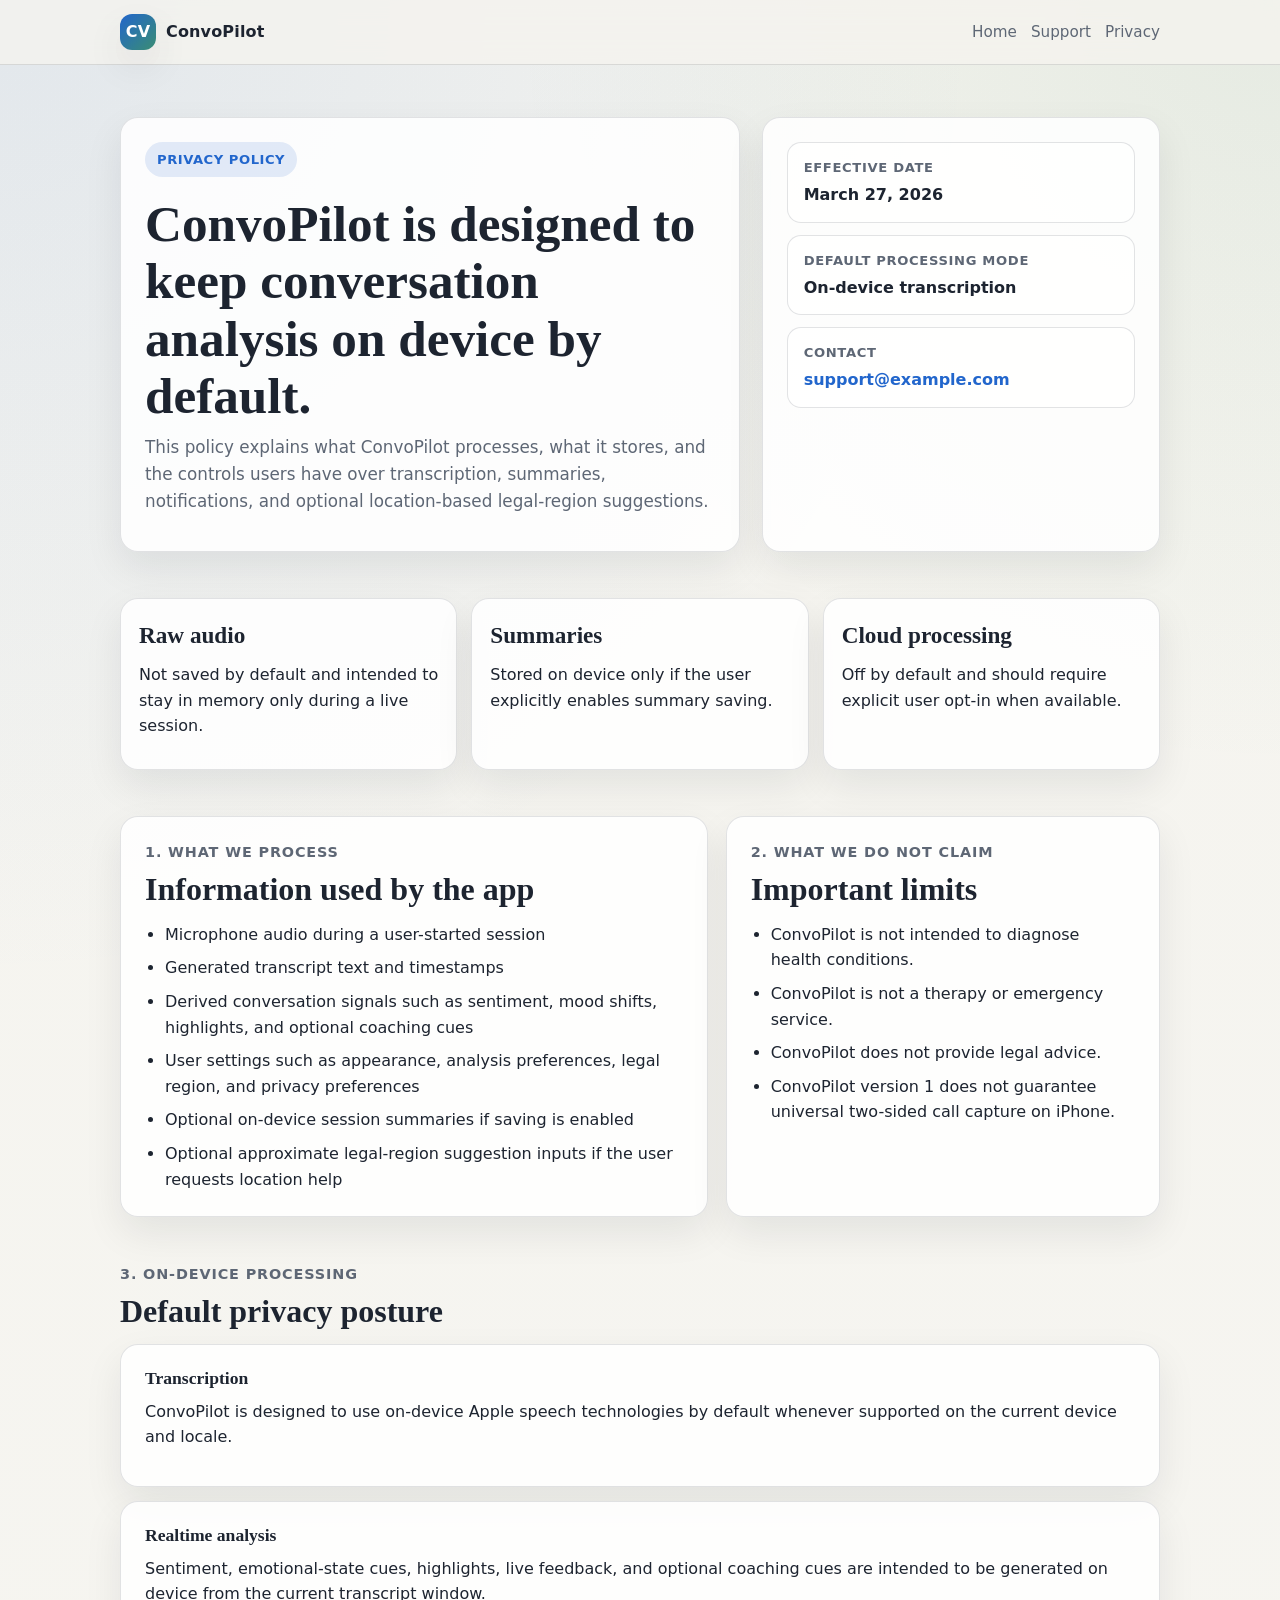
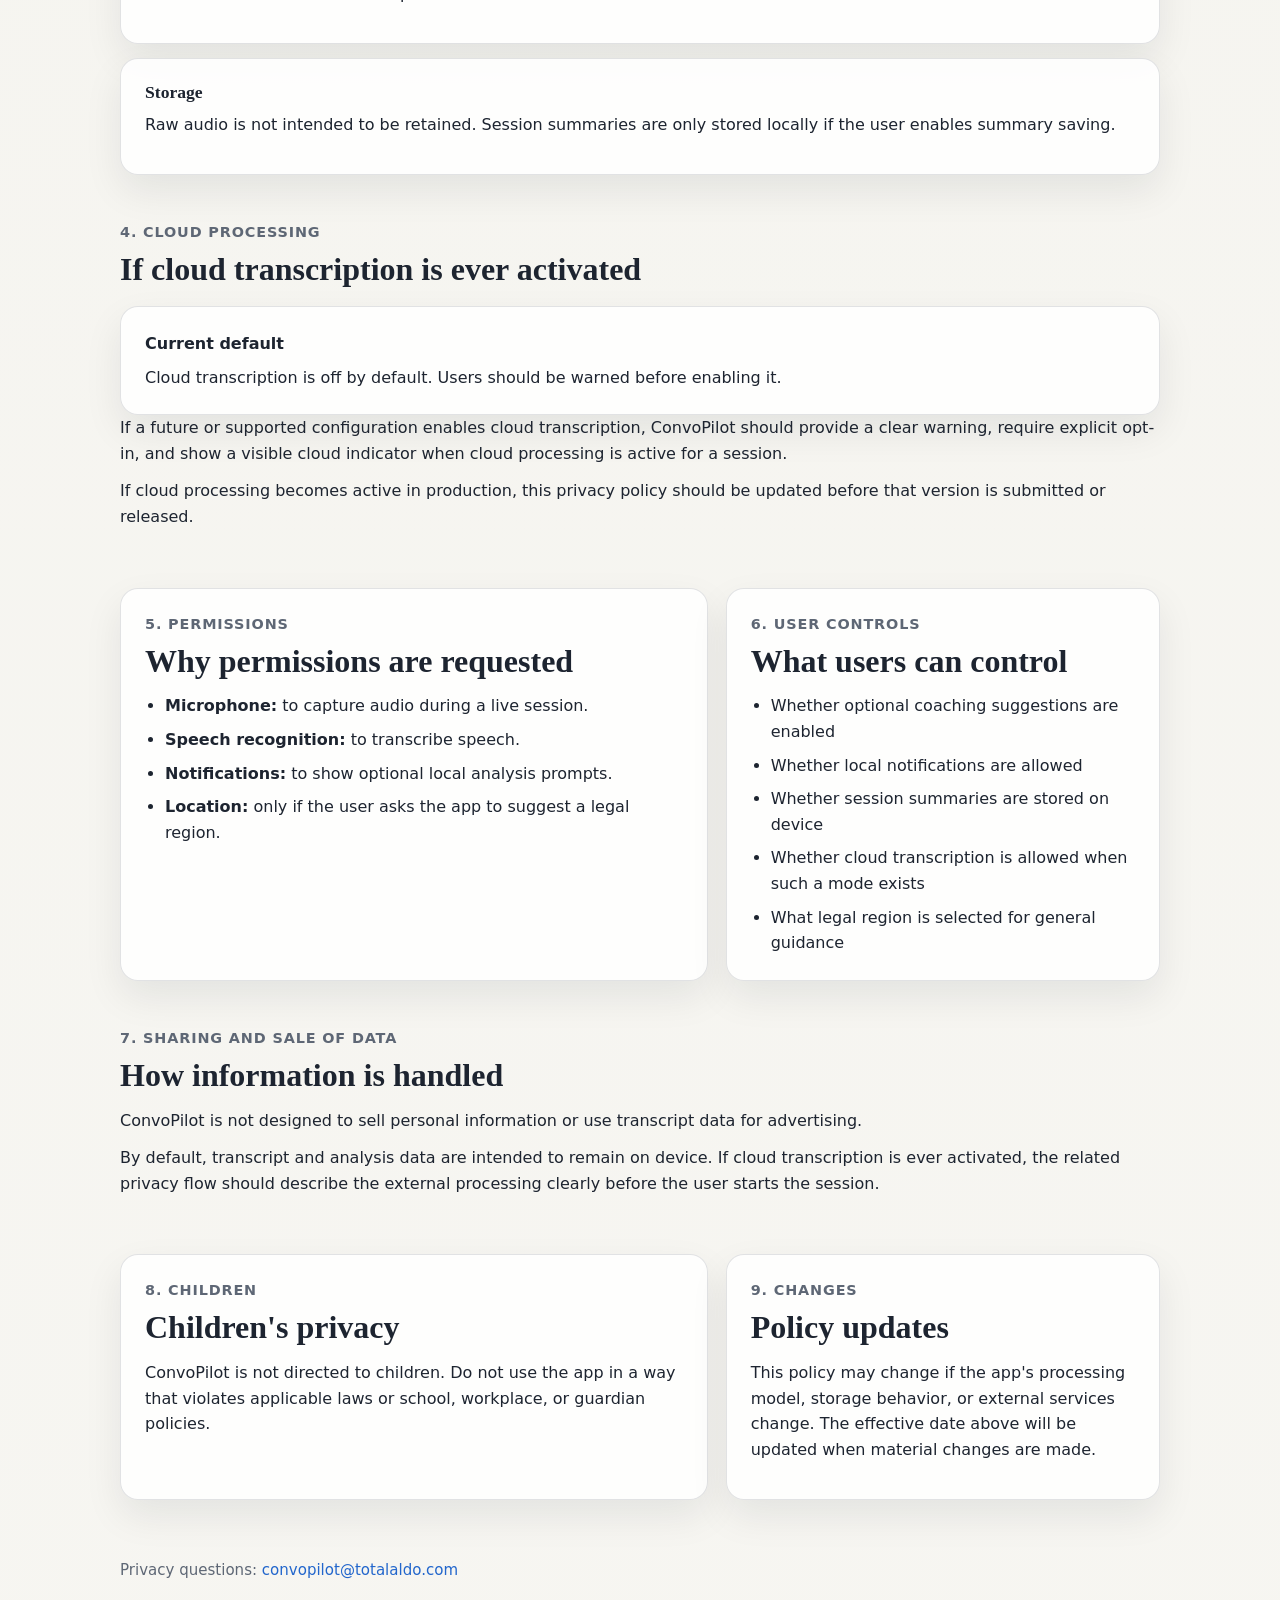
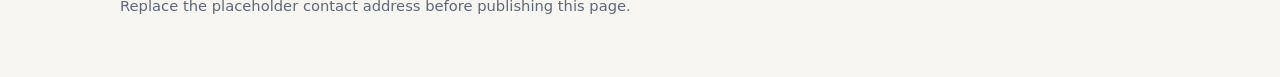
==== privacy/index.html @ 2f74988c "init commit" ====
<!doctype html>
<html lang="en">
  <head>
    <meta charset="utf-8">
    <meta name="viewport" content="width=device-width, initial-scale=1">
    <title>ConvoPilot Privacy Policy</title>
    <meta name="description" content="Privacy policy for ConvoPilot.">
    <link rel="stylesheet" href="../styles.css">
  </head>
  <body>
    <header class="site-header">
      <div class="page">
        <a class="brand" href="../">
          <span class="brand-mark">CV</span>
          <span>ConvoPilot</span>
        </a>
        <nav class="nav" aria-label="Primary">
          <a href="../">Home</a>
          <a href="../support/">Support</a>
          <a href="../privacy/">Privacy</a>
        </nav>
      </div>
    </header>

    <main class="page">
      <section class="hero">
        <div class="hero-grid">
          <div class="hero-card">
            <span class="eyebrow">Privacy Policy</span>
            <h1>ConvoPilot is designed to keep conversation analysis on device by default.</h1>
            <p class="hero-copy">
              This policy explains what ConvoPilot processes, what it stores, and the controls users have over transcription,
              summaries, notifications, and optional location-based legal-region suggestions.
            </p>
          </div>

          <aside class="hero-card">
            <div class="meta-list">
              <div class="meta-item">
                <span class="meta-label">Effective Date</span>
                <strong>March 27, 2026</strong>
              </div>
              <div class="meta-item">
                <span class="meta-label">Default Processing Mode</span>
                <strong>On-device transcription</strong>
              </div>
              <div class="meta-item">
                <span class="meta-label">Contact</span>
                <strong><a href="mailto:support@example.com">support@example.com</a></strong>
              </div>
            </div>
          </aside>
        </div>
      </section>

      <section class="section">
        <div class="stat-grid">
          <article class="stat">
            <strong>Raw audio</strong>
            <p>Not saved by default and intended to stay in memory only during a live session.</p>
          </article>
          <article class="stat">
            <strong>Summaries</strong>
            <p>Stored on device only if the user explicitly enables summary saving.</p>
          </article>
          <article class="stat">
            <strong>Cloud processing</strong>
            <p>Off by default and should require explicit user opt-in when available.</p>
          </article>
        </div>
      </section>

      <section class="section two-column">
        <article class="card">
          <span class="section-kicker">1. What We Process</span>
          <h2 class="section-title">Information used by the app</h2>
          <ul class="list">
            <li>Microphone audio during a user-started session</li>
            <li>Generated transcript text and timestamps</li>
            <li>Derived conversation signals such as sentiment, mood shifts, highlights, and optional coaching cues</li>
            <li>User settings such as appearance, analysis preferences, legal region, and privacy preferences</li>
            <li>Optional on-device session summaries if saving is enabled</li>
            <li>Optional approximate legal-region suggestion inputs if the user requests location help</li>
          </ul>
        </article>

        <article class="card">
          <span class="section-kicker">2. What We Do Not Claim</span>
          <h2 class="section-title">Important limits</h2>
          <ul class="list">
            <li>ConvoPilot is not intended to diagnose health conditions.</li>
            <li>ConvoPilot is not a therapy or emergency service.</li>
            <li>ConvoPilot does not provide legal advice.</li>
            <li>ConvoPilot version 1 does not guarantee universal two-sided call capture on iPhone.</li>
          </ul>
        </article>
      </section>

      <section class="section">
        <span class="section-kicker">3. On-Device Processing</span>
        <h2 class="section-title">Default privacy posture</h2>
        <div class="card-list">
          <article class="card">
            <h3>Transcription</h3>
            <p>ConvoPilot is designed to use on-device Apple speech technologies by default whenever supported on the current device and locale.</p>
          </article>
          <article class="card">
            <h3>Realtime analysis</h3>
            <p>Sentiment, emotional-state cues, highlights, live feedback, and optional coaching cues are intended to be generated on device from the current transcript window.</p>
          </article>
          <article class="card">
            <h3>Storage</h3>
            <p>Raw audio is not intended to be retained. Session summaries are only stored locally if the user enables summary saving.</p>
          </article>
        </div>
      </section>

      <section class="section">
        <span class="section-kicker">4. Cloud Processing</span>
        <h2 class="section-title">If cloud transcription is ever activated</h2>
        <div class="notice">
          <span class="notice-title">Current default</span>
          Cloud transcription is off by default. Users should be warned before enabling it.
        </div>
        <p>
          If a future or supported configuration enables cloud transcription, ConvoPilot should provide a clear warning,
          require explicit opt-in, and show a visible cloud indicator when cloud processing is active for a session.
        </p>
        <p>
          If cloud processing becomes active in production, this privacy policy should be updated before that version is submitted or released.
        </p>
      </section>

      <section class="section two-column">
        <article class="card">
          <span class="section-kicker">5. Permissions</span>
          <h2 class="section-title">Why permissions are requested</h2>
          <ul class="list">
            <li><strong>Microphone:</strong> to capture audio during a live session.</li>
            <li><strong>Speech recognition:</strong> to transcribe speech.</li>
            <li><strong>Notifications:</strong> to show optional local analysis prompts.</li>
            <li><strong>Location:</strong> only if the user asks the app to suggest a legal region.</li>
          </ul>
        </article>

        <article class="card">
          <span class="section-kicker">6. User Controls</span>
          <h2 class="section-title">What users can control</h2>
          <ul class="list">
            <li>Whether optional coaching suggestions are enabled</li>
            <li>Whether local notifications are allowed</li>
            <li>Whether session summaries are stored on device</li>
            <li>Whether cloud transcription is allowed when such a mode exists</li>
            <li>What legal region is selected for general guidance</li>
          </ul>
        </article>
      </section>

      <section class="section">
        <span class="section-kicker">7. Sharing and Sale of Data</span>
        <h2 class="section-title">How information is handled</h2>
        <p>ConvoPilot is not designed to sell personal information or use transcript data for advertising.</p>
        <p>
          By default, transcript and analysis data are intended to remain on device. If cloud transcription is ever activated,
          the related privacy flow should describe the external processing clearly before the user starts the session.
        </p>
      </section>

      <section class="section two-column">
        <article class="card">
          <span class="section-kicker">8. Children</span>
          <h2 class="section-title">Children's privacy</h2>
          <p>ConvoPilot is not directed to children. Do not use the app in a way that violates applicable laws or school, workplace, or guardian policies.</p>
        </article>

        <article class="card">
          <span class="section-kicker">9. Changes</span>
          <h2 class="section-title">Policy updates</h2>
          <p>This policy may change if the app's processing model, storage behavior, or external services change. The effective date above will be updated when material changes are made.</p>
        </article>
      </section>
    </main>

    <footer class="site-footer">
      <div class="page">
        <p>Privacy questions: <a href="mailto:convopilot@totalaldo.com">convopilot@totalaldo.com</a></p>
        <p class="small">Replace the placeholder contact address before publishing this page.</p>
      </div>
    </footer>
  </body>
  </html>
---- styles.css ----
:root {
  color-scheme: light dark;
  --bg: #f5f4ef;
  --surface: rgba(255, 255, 255, 0.86);
  --surface-strong: #ffffff;
  --text: #1d2430;
  --muted: #5e6775;
  --border: rgba(20, 27, 40, 0.12);
  --accent: #2266cc;
  --accent-soft: rgba(34, 102, 204, 0.12);
  --success: #2f7d4a;
  --warning: #b96710;
  --danger: #b24034;
  --shadow: 0 16px 38px rgba(17, 24, 39, 0.08);
  --radius: 18px;
  --max-width: 1040px;
  --heading-font: "Charter", "Iowan Old Style", "Palatino Linotype", serif;
  --body-font: "SF Pro Text", "Segoe UI", ui-sans-serif, system-ui, sans-serif;
}

@media (prefers-color-scheme: dark) {
  :root {
    --bg: #12151b;
    --surface: rgba(23, 28, 38, 0.86);
    --surface-strong: #1a2030;
    --text: #edf1f7;
    --muted: #a3afc2;
    --border: rgba(214, 222, 236, 0.12);
    --accent: #84b4ff;
    --accent-soft: rgba(132, 180, 255, 0.14);
    --success: #68c489;
    --warning: #f0b160;
    --danger: #ff8d82;
    --shadow: 0 18px 42px rgba(0, 0, 0, 0.28);
  }
}

* {
  box-sizing: border-box;
}

html {
  scroll-behavior: smooth;
}

body {
  margin: 0;
  font-family: var(--body-font);
  color: var(--text);
  background:
    radial-gradient(circle at top left, rgba(34, 102, 204, 0.09), transparent 28%),
    radial-gradient(circle at top right, rgba(47, 125, 74, 0.08), transparent 22%),
    linear-gradient(180deg, var(--bg), color-mix(in srgb, var(--bg) 86%, white 14%));
  line-height: 1.6;
}

a {
  color: var(--accent);
  text-decoration: none;
}

a:hover {
  text-decoration: underline;
}

.page {
  width: min(calc(100% - 32px), var(--max-width));
  margin: 0 auto;
}

.site-header {
  position: sticky;
  top: 0;
  z-index: 20;
  backdrop-filter: blur(14px);
  background: color-mix(in srgb, var(--bg) 78%, transparent 22%);
  border-bottom: 1px solid var(--border);
}

.site-header .page {
  display: flex;
  align-items: center;
  justify-content: space-between;
  gap: 16px;
  padding: 14px 0;
}

.brand {
  display: inline-flex;
  align-items: center;
  gap: 10px;
  color: var(--text);
  font-weight: 700;
  letter-spacing: 0.01em;
}

.brand-mark {
  width: 36px;
  height: 36px;
  border-radius: 12px;
  display: inline-grid;
  place-items: center;
  color: white;
  font-size: 16px;
  background: linear-gradient(135deg, #2266cc, #3a8d73);
  box-shadow: var(--shadow);
}

.nav {
  display: flex;
  flex-wrap: wrap;
  gap: 14px;
}

.nav a {
  font-size: 0.95rem;
  color: var(--muted);
}

.hero {
  padding: 52px 0 28px;
}

.hero-grid {
  display: grid;
  grid-template-columns: 1.4fr 0.9fr;
  gap: 22px;
  align-items: stretch;
}

.hero-card,
.card,
.stat,
.notice {
  background: var(--surface);
  border: 1px solid var(--border);
  border-radius: var(--radius);
  box-shadow: var(--shadow);
}

.hero-card,
.card,
.notice {
  padding: 24px;
}

.eyebrow {
  display: inline-flex;
  align-items: center;
  gap: 8px;
  padding: 7px 12px;
  border-radius: 999px;
  background: var(--accent-soft);
  color: var(--accent);
  font-size: 0.82rem;
  font-weight: 700;
  letter-spacing: 0.04em;
  text-transform: uppercase;
}

h1,
h2,
h3 {
  margin: 0 0 10px;
  line-height: 1.12;
  font-family: var(--heading-font);
}

h1 {
  font-size: clamp(2.3rem, 4vw, 4rem);
  margin-top: 18px;
}

h2 {
  font-size: clamp(1.5rem, 2.5vw, 2.2rem);
}

h3 {
  font-size: 1.1rem;
}

p {
  margin: 0 0 12px;
}

.hero-copy {
  font-size: 1.05rem;
  color: var(--muted);
  max-width: 62ch;
}

.hero-actions {
  display: flex;
  flex-wrap: wrap;
  gap: 12px;
  margin-top: 22px;
}

.button {
  display: inline-flex;
  align-items: center;
  justify-content: center;
  min-height: 44px;
  padding: 0 16px;
  border-radius: 999px;
  border: 1px solid transparent;
  font-weight: 700;
}

.button-primary {
  background: var(--accent);
  color: white;
}

.button-secondary {
  background: transparent;
  color: var(--text);
  border-color: var(--border);
}

.meta-list {
  display: grid;
  gap: 12px;
}

.meta-item {
  padding: 14px 16px;
  border-radius: 14px;
  background: color-mix(in srgb, var(--surface-strong) 70%, transparent 30%);
  border: 1px solid var(--border);
}

.meta-label {
  display: block;
  margin-bottom: 4px;
  font-size: 0.82rem;
  font-weight: 700;
  color: var(--muted);
  text-transform: uppercase;
  letter-spacing: 0.05em;
}

.section {
  padding: 18px 0 28px;
}

.section-grid {
  display: grid;
  grid-template-columns: repeat(2, minmax(0, 1fr));
  gap: 18px;
}

.card-list {
  display: grid;
  gap: 14px;
}

.card-list .card {
  height: 100%;
}

.stat-grid {
  display: grid;
  grid-template-columns: repeat(3, minmax(0, 1fr));
  gap: 14px;
}

.stat {
  padding: 18px;
}

.stat strong {
  display: block;
  margin-bottom: 8px;
  font-size: 1.45rem;
  font-family: var(--heading-font);
}

.pill-row {
  display: flex;
  flex-wrap: wrap;
  gap: 10px;
}

.pill {
  display: inline-flex;
  align-items: center;
  gap: 8px;
  padding: 8px 12px;
  border-radius: 999px;
  font-size: 0.92rem;
  border: 1px solid var(--border);
  background: color-mix(in srgb, var(--surface-strong) 68%, transparent 32%);
}

.pill.success { color: var(--success); }
.pill.warning { color: var(--warning); }
.pill.danger { color: var(--danger); }

.notice {
  margin: 18px 0 0;
}

.notice-title {
  display: block;
  margin-bottom: 8px;
  font-weight: 700;
}

.section-title {
  margin-bottom: 14px;
}

.section-kicker {
  display: block;
  margin-bottom: 8px;
  color: var(--muted);
  font-size: 0.9rem;
  text-transform: uppercase;
  letter-spacing: 0.06em;
  font-weight: 700;
}

.faq {
  display: grid;
  gap: 14px;
}

.faq details {
  padding: 18px 20px;
  border-radius: 16px;
  border: 1px solid var(--border);
  background: var(--surface);
  box-shadow: var(--shadow);
}

.faq summary {
  cursor: pointer;
  font-weight: 700;
}

.two-column {
  display: grid;
  grid-template-columns: 1.15fr 0.85fr;
  gap: 18px;
}

.site-footer {
  padding: 30px 0 48px;
  color: var(--muted);
  font-size: 0.94rem;
}

.small {
  font-size: 0.92rem;
  color: var(--muted);
}

.list {
  margin: 0;
  padding-left: 20px;
}

.list li + li {
  margin-top: 8px;
}

@media (max-width: 800px) {
  .hero-grid,
  .section-grid,
  .stat-grid,
  .two-column {
    grid-template-columns: 1fr;
  }

  .site-header .page {
    align-items: flex-start;
    flex-direction: column;
  }

  .hero {
    padding-top: 32px;
  }
}
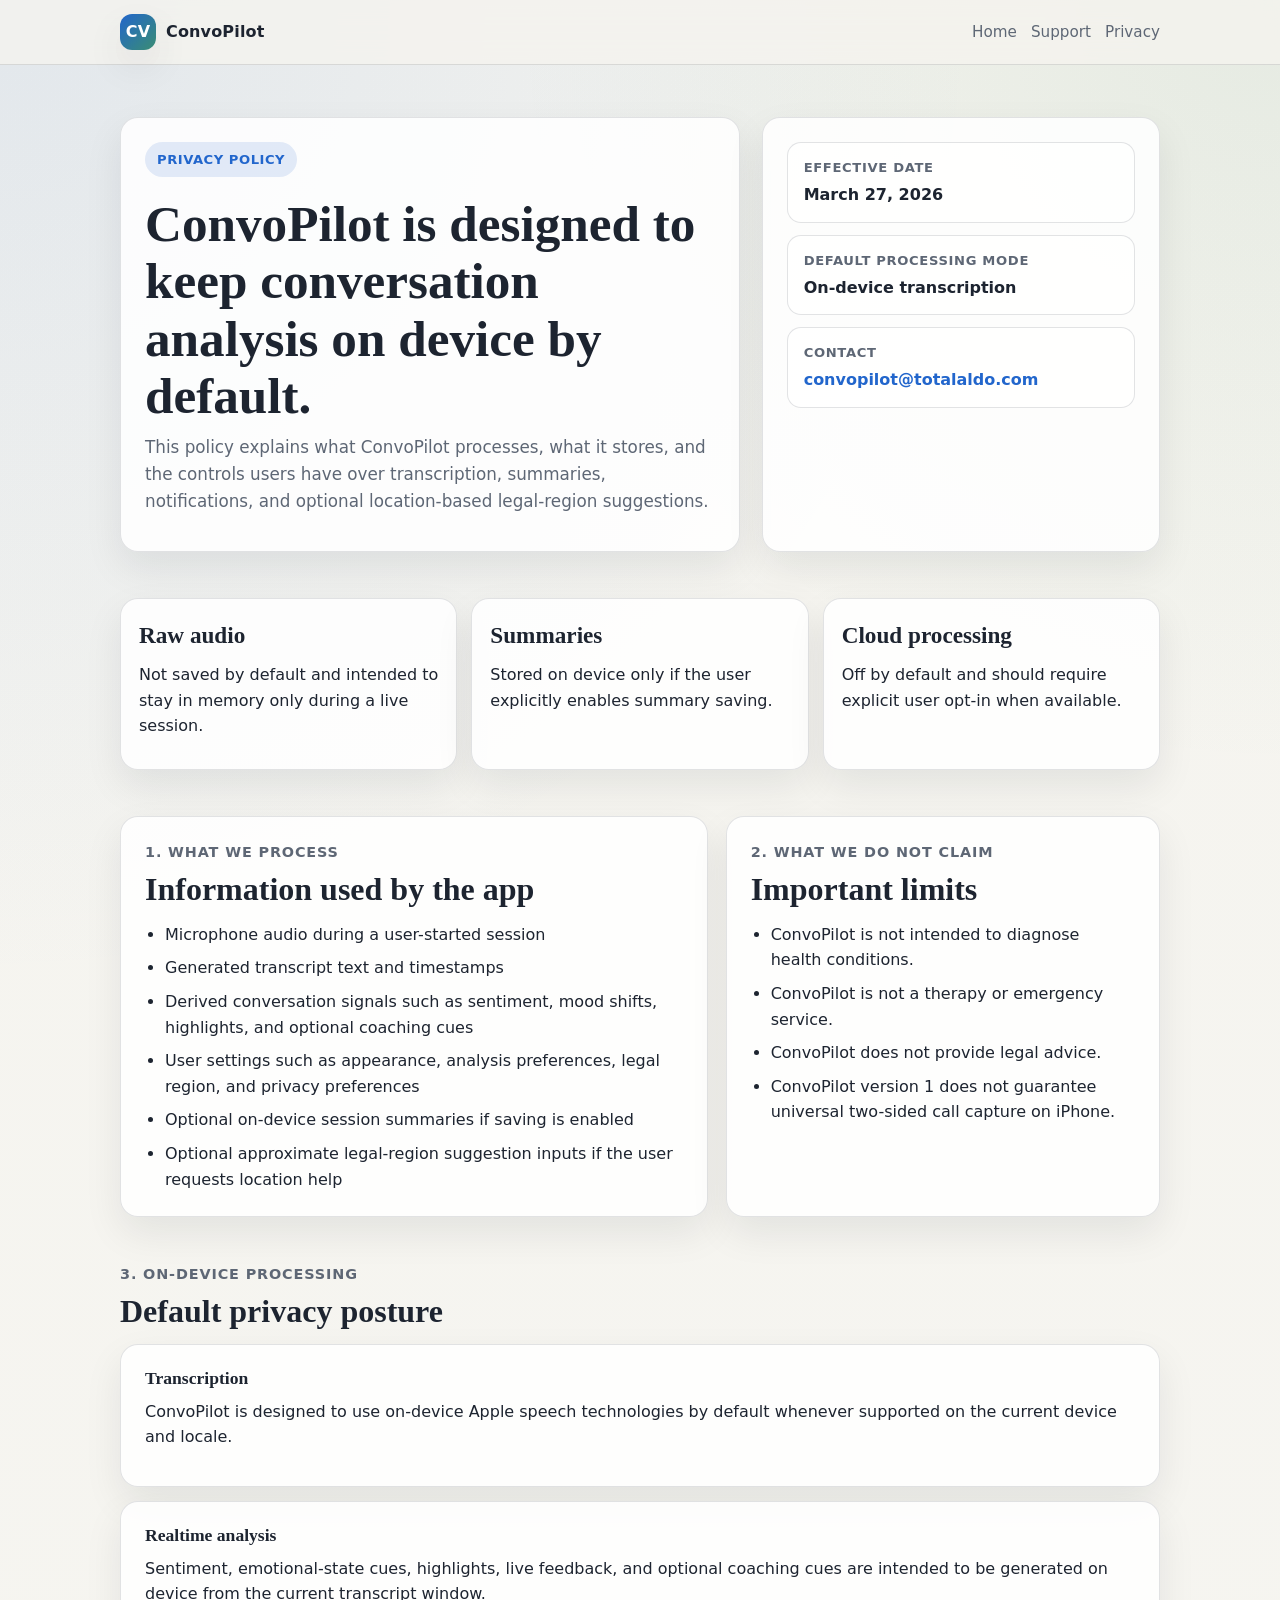
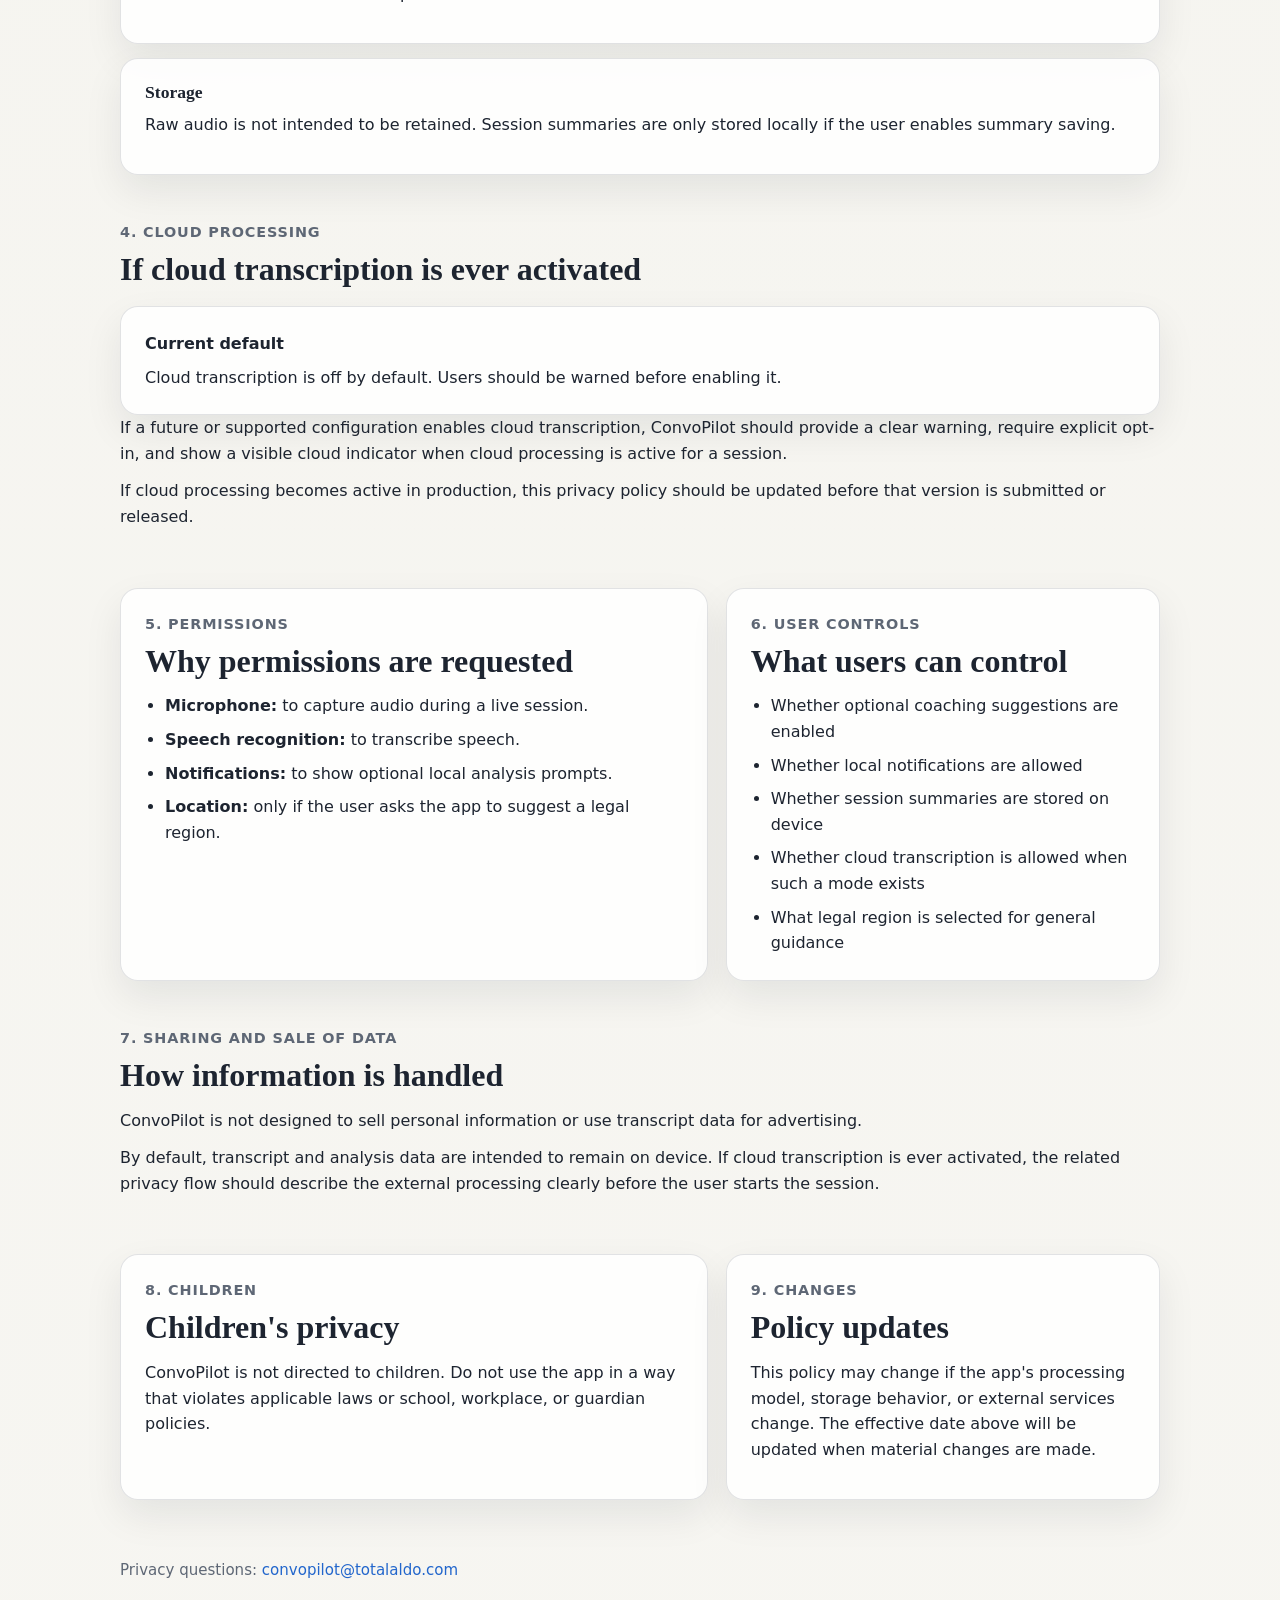
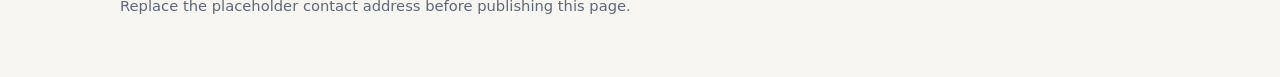
==== commit 48cab346: "update emails" ====
--- a/privacy/index.html
+++ b/privacy/index.html
@@ -46,7 +46,7 @@
               </div>
               <div class="meta-item">
                 <span class="meta-label">Contact</span>
-                <strong><a href="mailto:support@example.com">support@example.com</a></strong>
+                <strong><a href="mailto:convopilot@totalaldo.com">convopilot@totalaldo.com</a></strong>
               </div>
             </div>
           </aside>
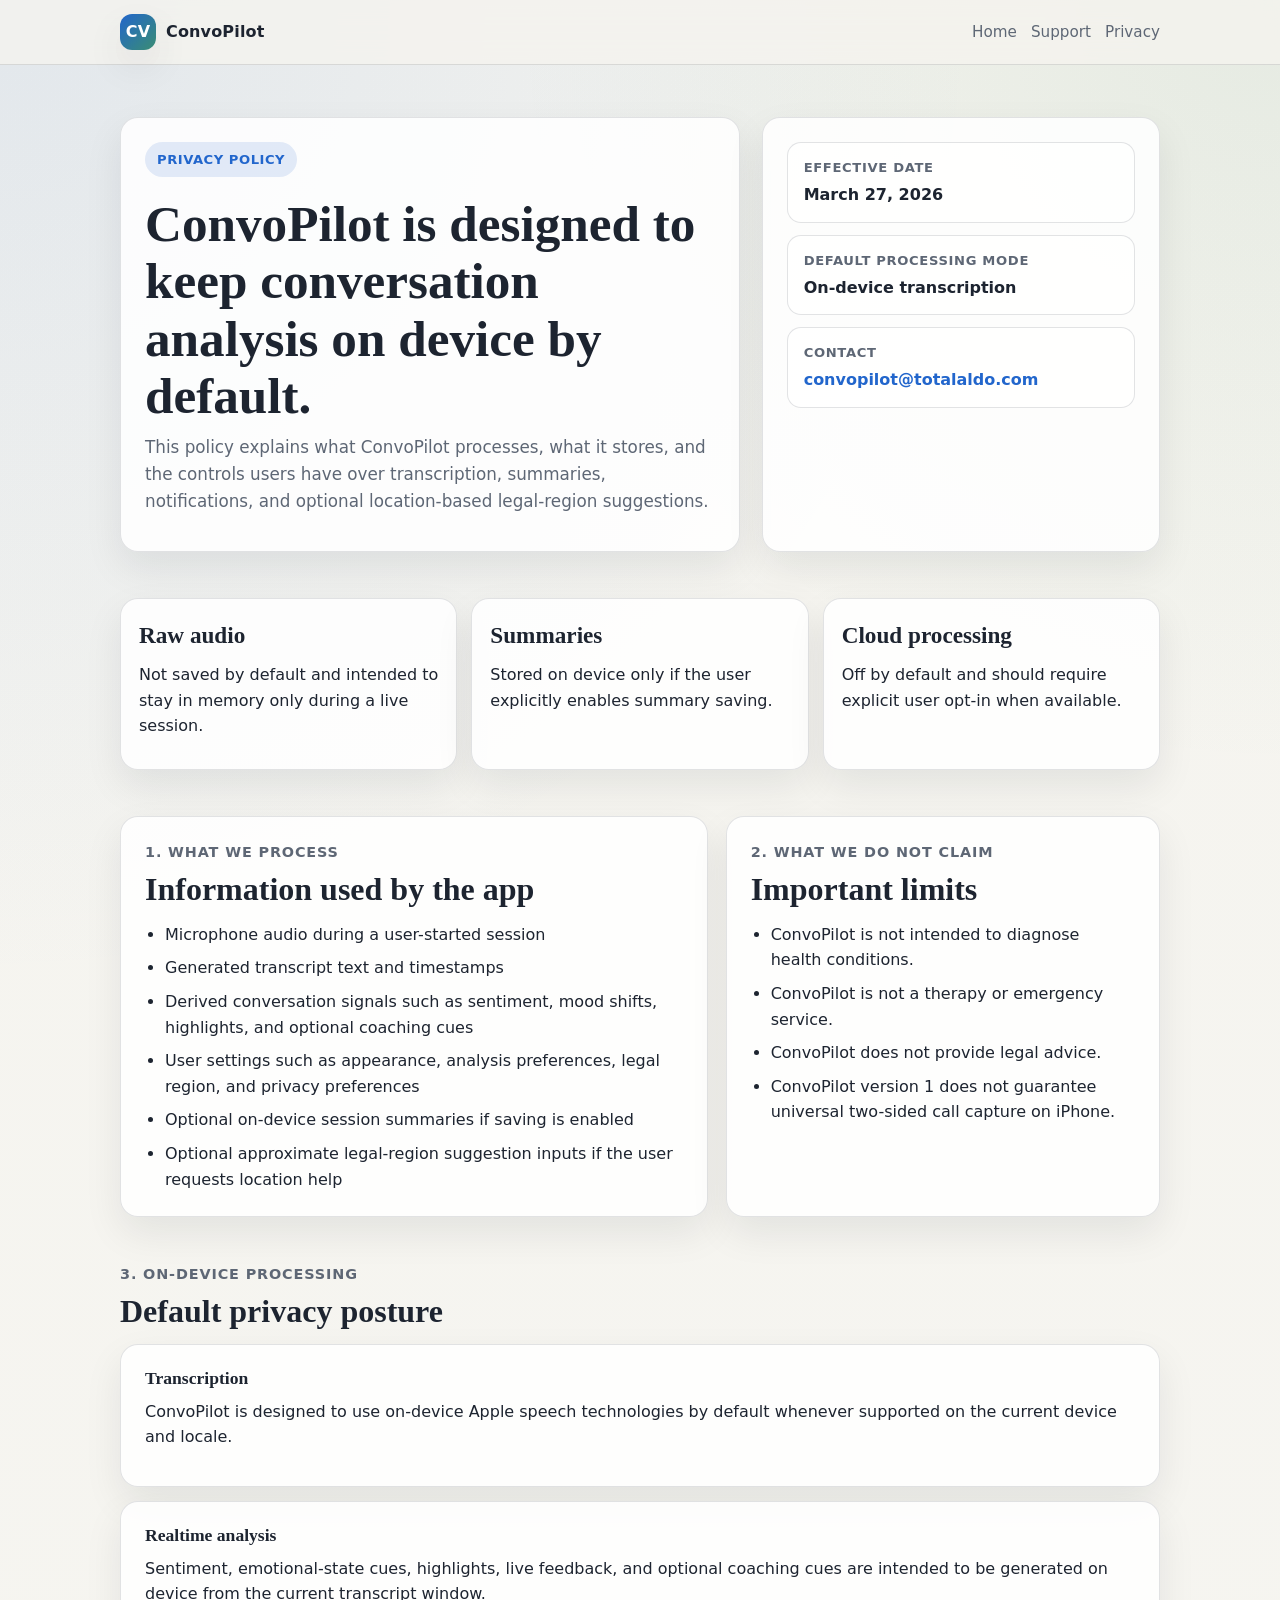
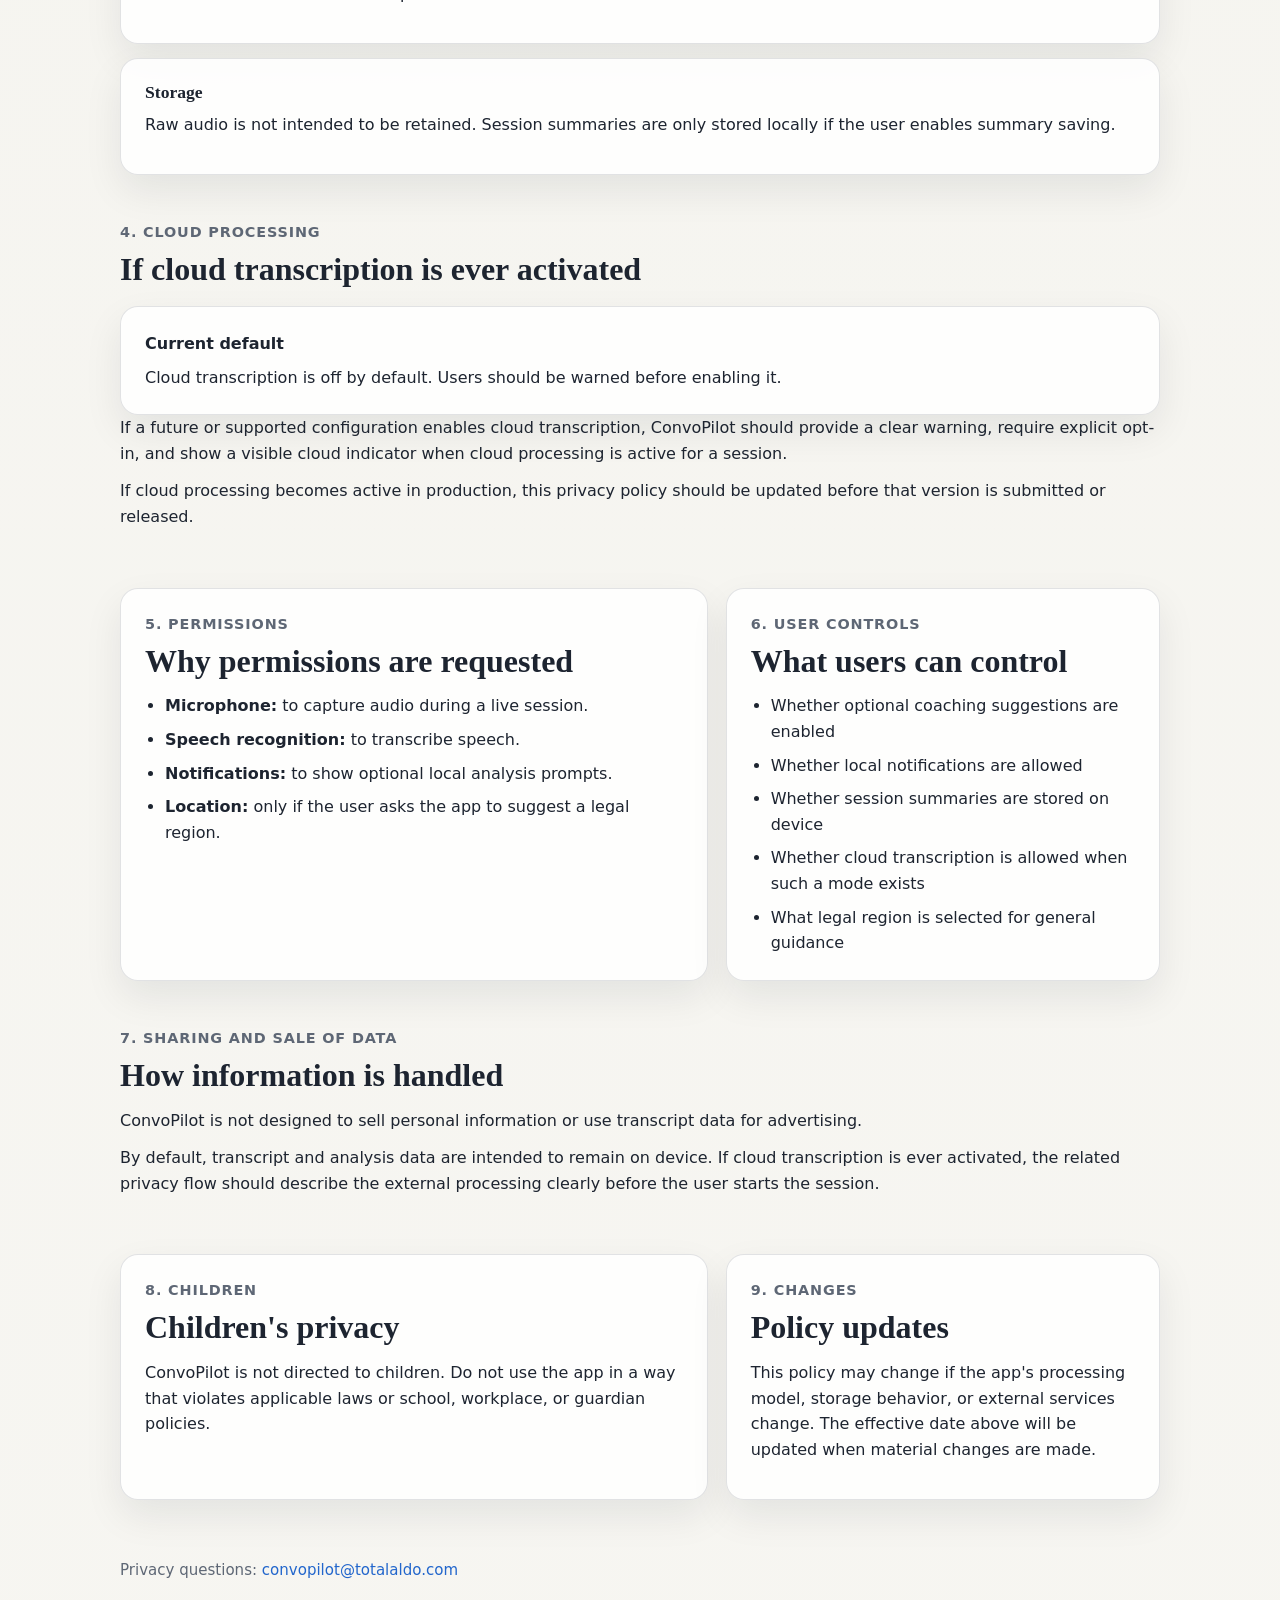
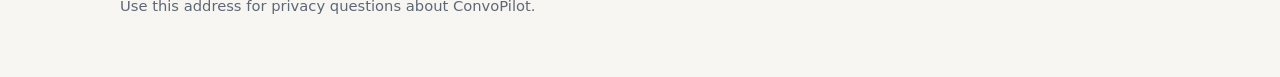
==== commit 2579a7b0: "cleanup" ====
--- a/privacy/index.html
+++ b/privacy/index.html
@@ -184,7 +184,7 @@
     <footer class="site-footer">
       <div class="page">
         <p>Privacy questions: <a href="mailto:convopilot@totalaldo.com">convopilot@totalaldo.com</a></p>
-        <p class="small">Replace the placeholder contact address before publishing this page.</p>
+        <p class="small">Use this address for privacy questions about ConvoPilot.</p>
       </div>
     </footer>
   </body>
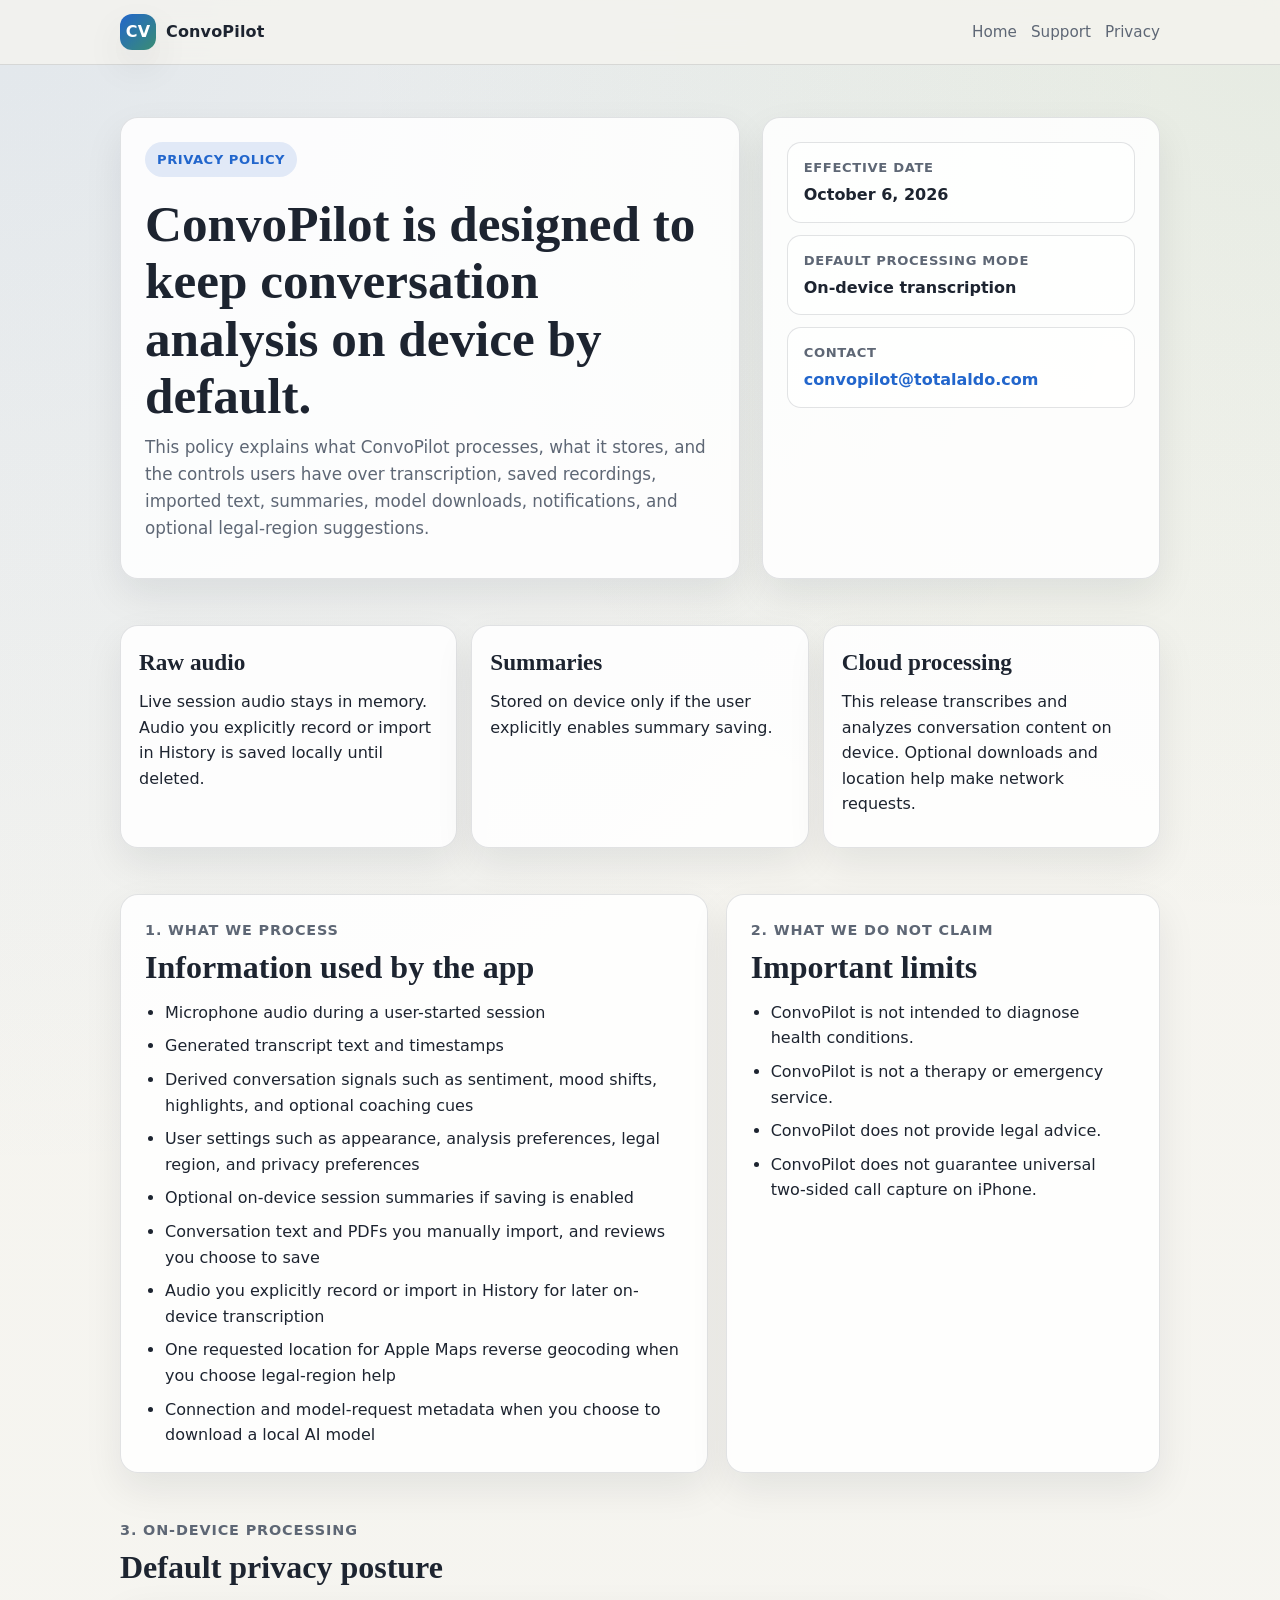
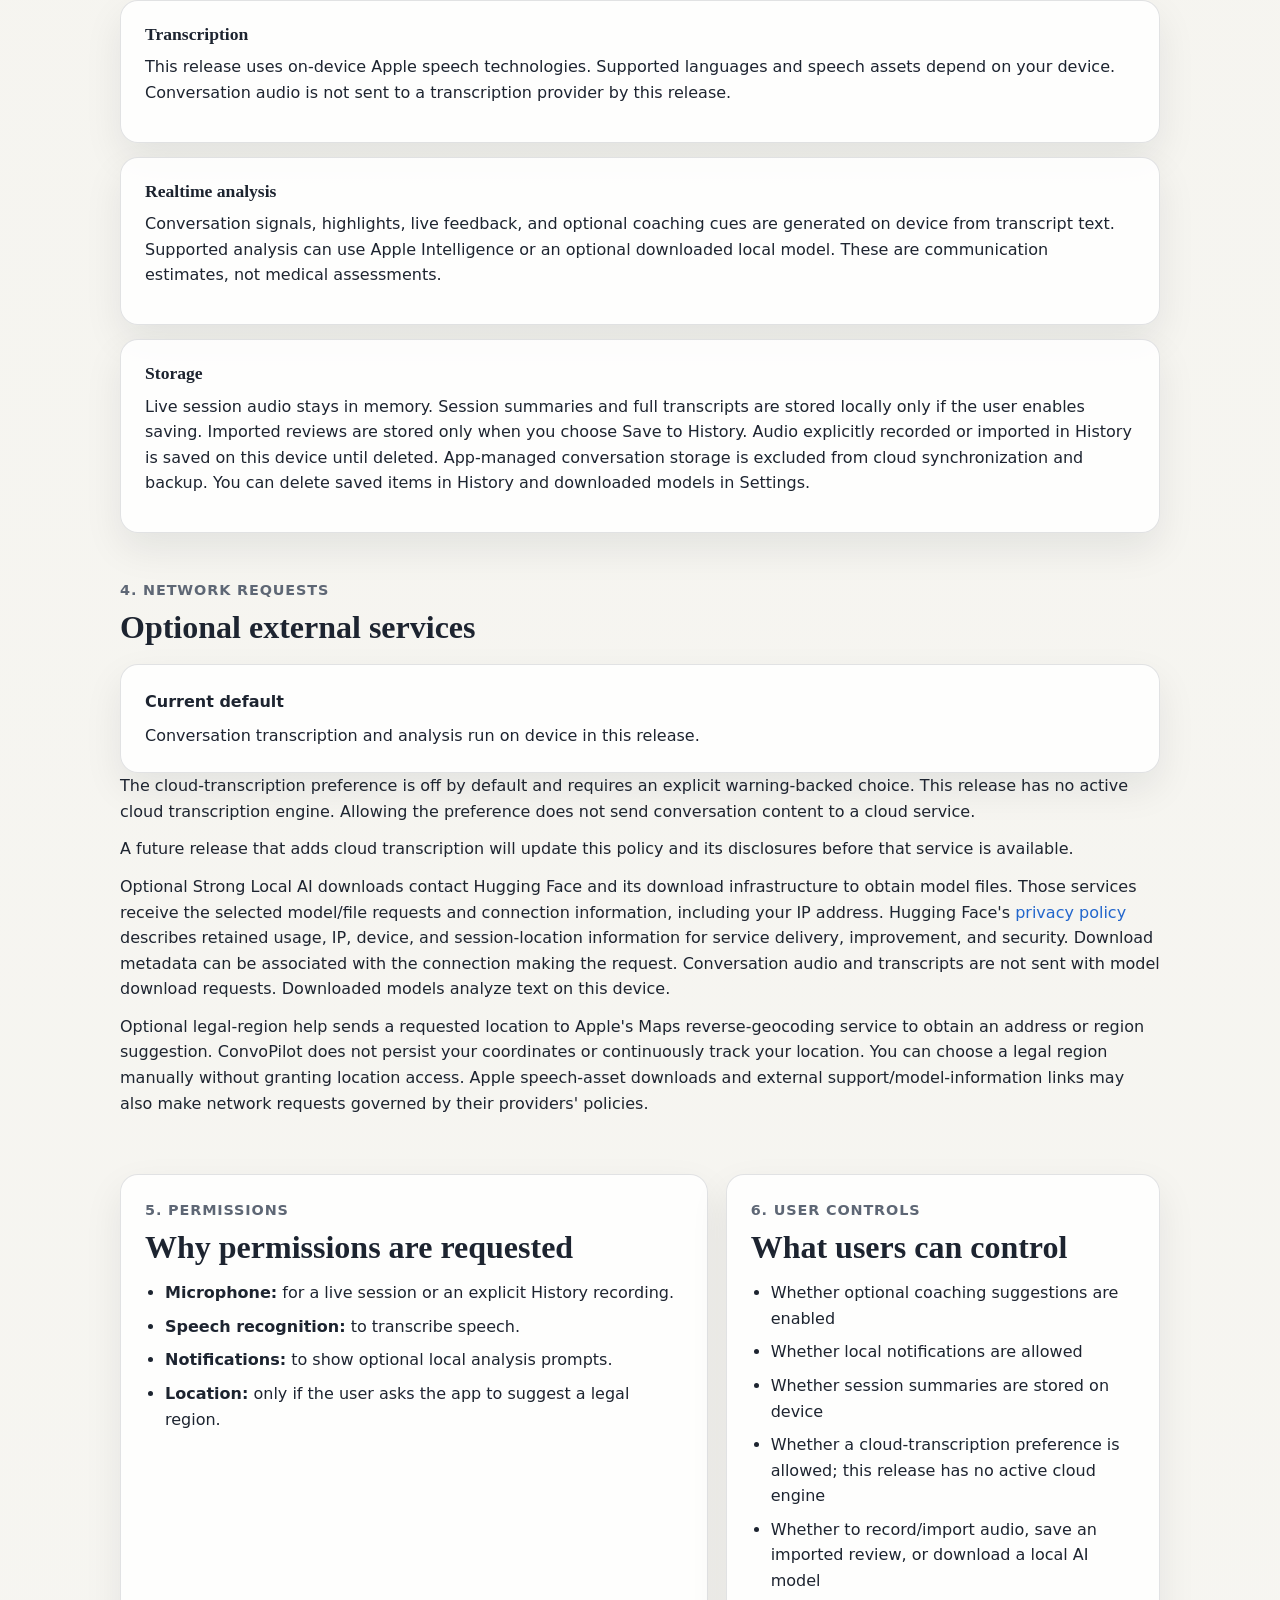
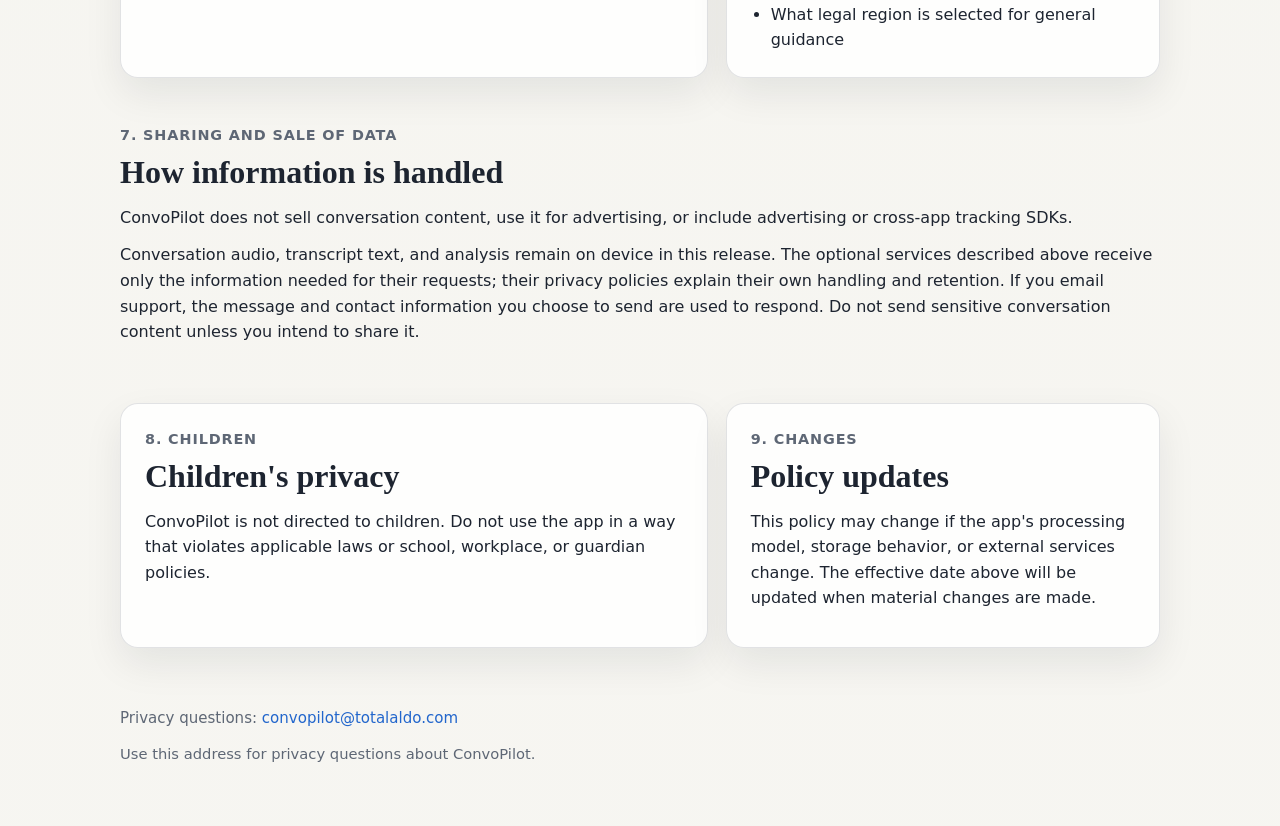
==== commit ac2124ab: "update docs" ====
--- a/privacy/index.html
+++ b/privacy/index.html
@@ -30,7 +30,7 @@
             <h1>ConvoPilot is designed to keep conversation analysis on device by default.</h1>
             <p class="hero-copy">
               This policy explains what ConvoPilot processes, what it stores, and the controls users have over transcription,
-              summaries, notifications, and optional location-based legal-region suggestions.
+              saved recordings, imported text, summaries, model downloads, notifications, and optional legal-region suggestions.
             </p>
           </div>
 
@@ -38,7 +38,7 @@
             <div class="meta-list">
               <div class="meta-item">
                 <span class="meta-label">Effective Date</span>
-                <strong>March 27, 2026</strong>
+                <strong>October 6, 2026</strong>
               </div>
               <div class="meta-item">
                 <span class="meta-label">Default Processing Mode</span>
@@ -57,7 +57,7 @@
         <div class="stat-grid">
           <article class="stat">
             <strong>Raw audio</strong>
-            <p>Not saved by default and intended to stay in memory only during a live session.</p>
+            <p>Live session audio stays in memory. Audio you explicitly record or import in History is saved locally until deleted.</p>
           </article>
           <article class="stat">
             <strong>Summaries</strong>
@@ -65,7 +65,7 @@
           </article>
           <article class="stat">
             <strong>Cloud processing</strong>
-            <p>Off by default and should require explicit user opt-in when available.</p>
+            <p>This release transcribes and analyzes conversation content on device. Optional downloads and location help make network requests.</p>
           </article>
         </div>
       </section>
@@ -80,7 +80,10 @@
             <li>Derived conversation signals such as sentiment, mood shifts, highlights, and optional coaching cues</li>
             <li>User settings such as appearance, analysis preferences, legal region, and privacy preferences</li>
             <li>Optional on-device session summaries if saving is enabled</li>
-            <li>Optional approximate legal-region suggestion inputs if the user requests location help</li>
+            <li>Conversation text and PDFs you manually import, and reviews you choose to save</li>
+            <li>Audio you explicitly record or import in History for later on-device transcription</li>
+            <li>One requested location for Apple Maps reverse geocoding when you choose legal-region help</li>
+            <li>Connection and model-request metadata when you choose to download a local AI model</li>
           </ul>
         </article>
 
@@ -91,7 +94,7 @@
             <li>ConvoPilot is not intended to diagnose health conditions.</li>
             <li>ConvoPilot is not a therapy or emergency service.</li>
             <li>ConvoPilot does not provide legal advice.</li>
-            <li>ConvoPilot version 1 does not guarantee universal two-sided call capture on iPhone.</li>
+            <li>ConvoPilot does not guarantee universal two-sided call capture on iPhone.</li>
           </ul>
         </article>
       </section>
@@ -102,32 +105,45 @@
         <div class="card-list">
           <article class="card">
             <h3>Transcription</h3>
-            <p>ConvoPilot is designed to use on-device Apple speech technologies by default whenever supported on the current device and locale.</p>
+            <p>This release uses on-device Apple speech technologies. Supported languages and speech assets depend on your device. Conversation audio is not sent to a transcription provider by this release.</p>
           </article>
           <article class="card">
             <h3>Realtime analysis</h3>
-            <p>Sentiment, emotional-state cues, highlights, live feedback, and optional coaching cues are intended to be generated on device from the current transcript window.</p>
+            <p>Conversation signals, highlights, live feedback, and optional coaching cues are generated on device from transcript text. Supported analysis can use Apple Intelligence or an optional downloaded local model. These are communication estimates, not medical assessments.</p>
           </article>
           <article class="card">
             <h3>Storage</h3>
-            <p>Raw audio is not intended to be retained. Session summaries are only stored locally if the user enables summary saving.</p>
-          </article>
-        </div>
-      </section>
-
-      <section class="section">
-        <span class="section-kicker">4. Cloud Processing</span>
-        <h2 class="section-title">If cloud transcription is ever activated</h2>
+            <p>Live session audio stays in memory. Session summaries and full transcripts are stored locally only if the user enables saving. Imported reviews are stored only when you choose Save to History. Audio explicitly recorded or imported in History is saved on this device until deleted. App-managed conversation storage is excluded from cloud synchronization and backup. You can delete saved items in History and downloaded models in Settings.</p>
+          </article>
+        </div>
+      </section>
+
+      <section class="section">
+        <span class="section-kicker">4. Network Requests</span>
+        <h2 class="section-title">Optional external services</h2>
         <div class="notice">
           <span class="notice-title">Current default</span>
-          Cloud transcription is off by default. Users should be warned before enabling it.
-        </div>
-        <p>
-          If a future or supported configuration enables cloud transcription, ConvoPilot should provide a clear warning,
-          require explicit opt-in, and show a visible cloud indicator when cloud processing is active for a session.
-        </p>
-        <p>
-          If cloud processing becomes active in production, this privacy policy should be updated before that version is submitted or released.
+          Conversation transcription and analysis run on device in this release.
+        </div>
+        <p>
+          The cloud-transcription preference is off by default and requires an explicit warning-backed choice.
+          This release has no active cloud transcription engine. Allowing the preference does not send conversation content to a cloud service.
+        </p>
+        <p>
+          A future release that adds cloud transcription will update this policy and its disclosures before that service is available.
+        </p>
+        <p>
+          Optional Strong Local AI downloads contact Hugging Face and its download infrastructure to obtain model files.
+          Those services receive the selected model/file requests and connection information, including your IP address.
+          Hugging Face's <a href="https://huggingface.co/privacy">privacy policy</a> describes retained usage, IP, device,
+          and session-location information for service delivery, improvement, and security. Download metadata can be
+          associated with the connection making the request. Conversation audio and transcripts are not sent with model
+          download requests. Downloaded models analyze text on this device.
+        </p>
+        <p>
+          Optional legal-region help sends a requested location to Apple's Maps reverse-geocoding service to obtain an address or region suggestion.
+          ConvoPilot does not persist your coordinates or continuously track your location. You can choose a legal region manually without granting location access.
+          Apple speech-asset downloads and external support/model-information links may also make network requests governed by their providers' policies.
         </p>
       </section>
 
@@ -136,7 +152,7 @@
           <span class="section-kicker">5. Permissions</span>
           <h2 class="section-title">Why permissions are requested</h2>
           <ul class="list">
-            <li><strong>Microphone:</strong> to capture audio during a live session.</li>
+            <li><strong>Microphone:</strong> for a live session or an explicit History recording.</li>
             <li><strong>Speech recognition:</strong> to transcribe speech.</li>
             <li><strong>Notifications:</strong> to show optional local analysis prompts.</li>
             <li><strong>Location:</strong> only if the user asks the app to suggest a legal region.</li>
@@ -150,7 +166,8 @@
             <li>Whether optional coaching suggestions are enabled</li>
             <li>Whether local notifications are allowed</li>
             <li>Whether session summaries are stored on device</li>
-            <li>Whether cloud transcription is allowed when such a mode exists</li>
+            <li>Whether a cloud-transcription preference is allowed; this release has no active cloud engine</li>
+            <li>Whether to record/import audio, save an imported review, or download a local AI model</li>
             <li>What legal region is selected for general guidance</li>
           </ul>
         </article>
@@ -159,10 +176,11 @@
       <section class="section">
         <span class="section-kicker">7. Sharing and Sale of Data</span>
         <h2 class="section-title">How information is handled</h2>
-        <p>ConvoPilot is not designed to sell personal information or use transcript data for advertising.</p>
-        <p>
-          By default, transcript and analysis data are intended to remain on device. If cloud transcription is ever activated,
-          the related privacy flow should describe the external processing clearly before the user starts the session.
+        <p>ConvoPilot does not sell conversation content, use it for advertising, or include advertising or cross-app tracking SDKs.</p>
+        <p>
+          Conversation audio, transcript text, and analysis remain on device in this release. The optional services described above
+          receive only the information needed for their requests; their privacy policies explain their own handling and retention.
+          If you email support, the message and contact information you choose to send are used to respond. Do not send sensitive conversation content unless you intend to share it.
         </p>
       </section>
 
